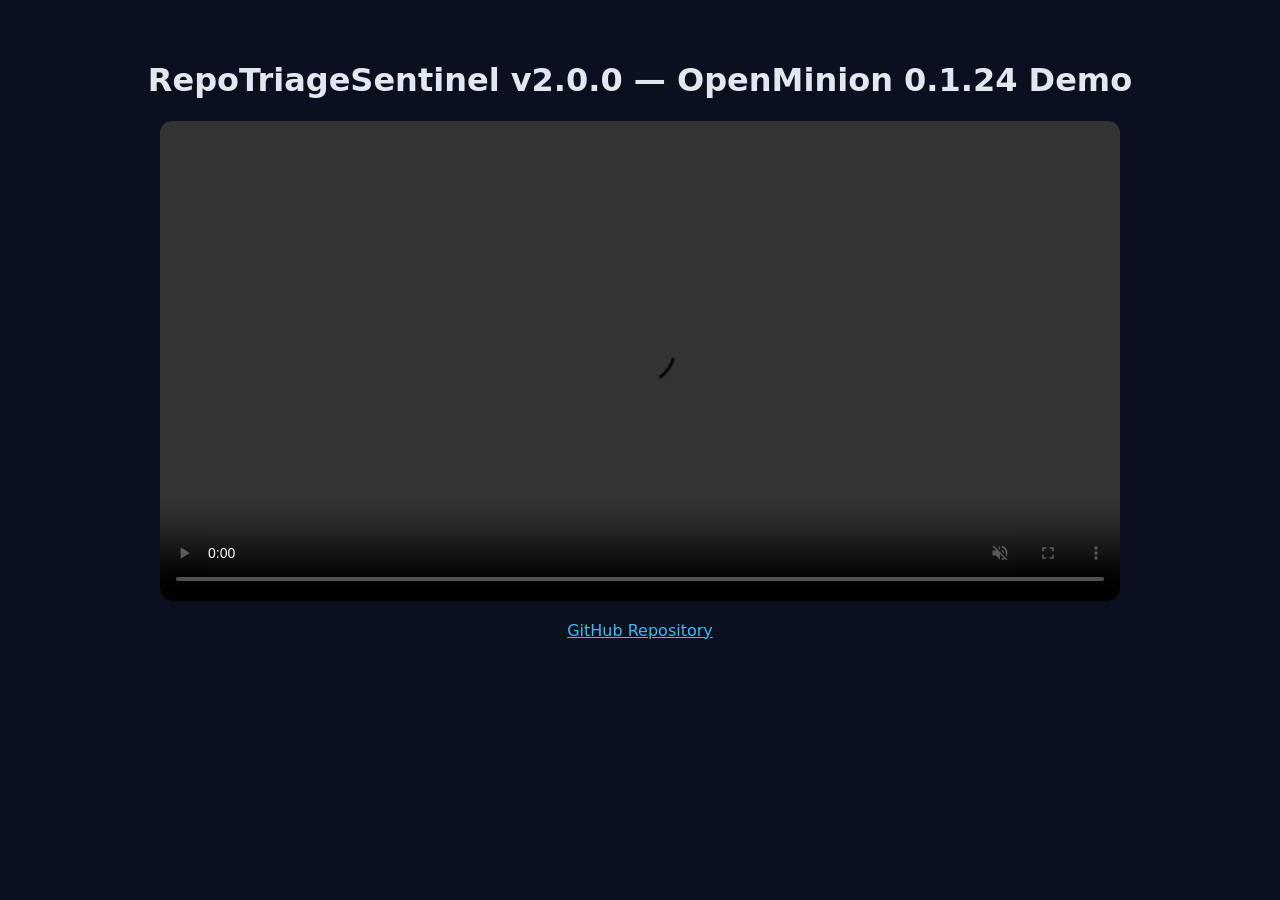
==== index.html @ 52d4b515 "deploy(gh-pages): host RepoTriageSentinel v2.0.0 HD demo MP4" ====
<!doctype html><meta charset=utf-8><title>RepoTriageSentinel v2.0.0 Demo</title><body style="background:#0b1020;color:#e2e8f0;font-family:system-ui;text-align:center;padding:32px"><h1>RepoTriageSentinel v2.0.0 — OpenMinion 0.1.24 Demo</h1><video src="./repotriagesentinel-v2-demo.mp4" controls autoplay muted playsinline style="max-width:960px;width:100%;border-radius:12px"></video><p><a style="color:#38bdf8" href="https://github.com/LHorTL/openminion-repo-sentinel">GitHub Repository</a></p></body>
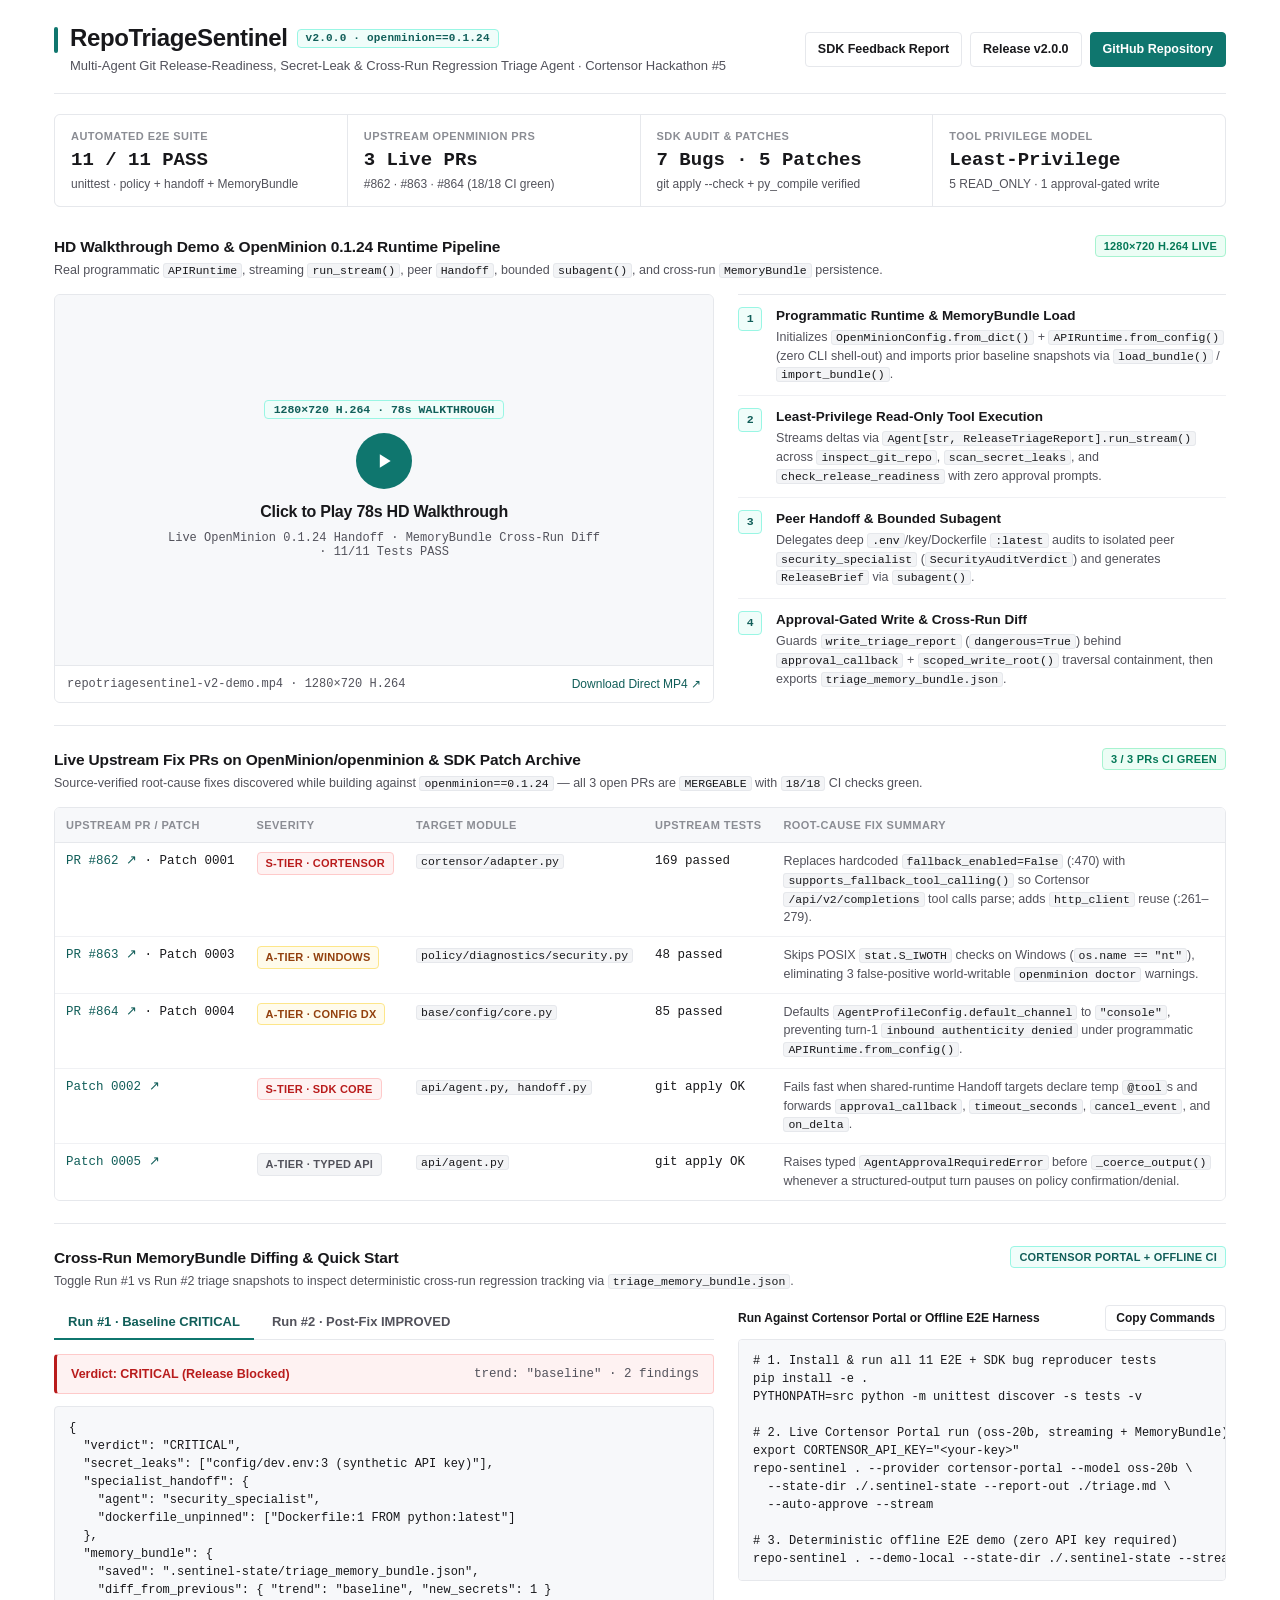
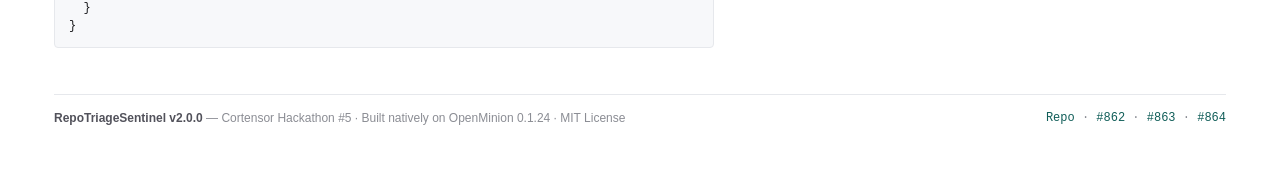
==== commit 6510c50e: "chore(pages): deploy minimal-white RepoTriageSentinel showcase (MP4 preserved)" ====
--- a/index.html
+++ b/index.html
@@ -1 +1,437 @@
-<!doctype html><meta charset=utf-8><title>RepoTriageSentinel v2.0.0 Demo</title><body style="background:#0b1020;color:#e2e8f0;font-family:system-ui;text-align:center;padding:32px"><h1>RepoTriageSentinel v2.0.0 — OpenMinion 0.1.24 Demo</h1><video src="./repotriagesentinel-v2-demo.mp4" controls autoplay muted playsinline style="max-width:960px;width:100%;border-radius:12px"></video><p><a style="color:#38bdf8" href="https://github.com/LHorTL/openminion-repo-sentinel">GitHub Repository</a></p></body>+<!doctype html>
+<html lang="en">
+  <head>
+    <meta charset="UTF-8" />
+    <meta name="viewport" content="width=device-width, initial-scale=1.0" />
+    <title>RepoTriageSentinel v2.0.0 — OpenMinion 0.1.24 Multi-Agent Release Triage | Cortensor #5</title>
+    <meta
+      name="description"
+      content="Multi-Agent Git Release-Readiness, Secret-Leak & Cross-Run Regression Triage Agent built on OpenMinion 0.1.24 for Cortensor Hackathon #5."
+    />
+    <link rel="stylesheet" href="./styles.css" />
+  </head>
+  <body>
+    <div class="app-shell">
+      <!-- Identity Header -->
+      <header class="topbar">
+        <div class="brand">
+          <div class="brand-accent-bar" aria-hidden="true"></div>
+          <div>
+            <h1 class="brand-title">
+              RepoTriageSentinel
+              <span class="badge badge-accent mono">v2.0.0 · openminion==0.1.24</span>
+            </h1>
+            <p class="brand-sub">
+              Multi-Agent Git Release-Readiness, Secret-Leak &amp; Cross-Run Regression Triage Agent · Cortensor Hackathon #5
+            </p>
+          </div>
+        </div>
+
+        <div class="topbar-links">
+          <a
+            class="btn"
+            href="https://github.com/LHorTL/openminion-repo-sentinel/blob/main/SDK_FEEDBACK_REPORT.md"
+            target="_blank"
+            rel="noopener noreferrer"
+          >
+            SDK Feedback Report
+          </a>
+          <a
+            class="btn"
+            href="https://github.com/LHorTL/openminion-repo-sentinel/releases/tag/v2.0.0"
+            target="_blank"
+            rel="noopener noreferrer"
+          >
+            Release v2.0.0
+          </a>
+          <a
+            class="btn btn-primary"
+            href="https://github.com/LHorTL/openminion-repo-sentinel"
+            target="_blank"
+            rel="noopener noreferrer"
+          >
+            GitHub Repository
+          </a>
+        </div>
+      </header>
+
+      <!-- Unified Hairline KPI Strip -->
+      <section class="kpi-grid" aria-label="Verification Metrics">
+        <div class="kpi-cell">
+          <div class="kpi-label">Automated E2E Suite</div>
+          <div class="kpi-value">11 / 11 PASS</div>
+          <div class="kpi-sub">unittest · policy + handoff + MemoryBundle</div>
+        </div>
+        <div class="kpi-cell">
+          <div class="kpi-label">Upstream OpenMinion PRs</div>
+          <div class="kpi-value">3 Live PRs</div>
+          <div class="kpi-sub">#862 · #863 · #864 (18/18 CI green)</div>
+        </div>
+        <div class="kpi-cell">
+          <div class="kpi-label">SDK Audit &amp; Patches</div>
+          <div class="kpi-value">7 Bugs · 5 Patches</div>
+          <div class="kpi-sub">git apply --check + py_compile verified</div>
+        </div>
+        <div class="kpi-cell">
+          <div class="kpi-label">Tool Privilege Model</div>
+          <div class="kpi-value">Least-Privilege</div>
+          <div class="kpi-sub">5 READ_ONLY · 1 approval-gated write</div>
+        </div>
+      </section>
+
+      <!-- HD Demo Walkthrough & Architecture -->
+      <section class="section-block">
+        <div class="section-header">
+          <div>
+            <h2 class="section-title">HD Walkthrough Demo &amp; OpenMinion 0.1.24 Runtime Pipeline</h2>
+            <p class="section-sub">
+              Real programmatic <code>APIRuntime</code>, streaming <code>run_stream()</code>, peer <code>Handoff</code>, bounded <code>subagent()</code>, and cross-run <code>MemoryBundle</code> persistence.
+            </p>
+          </div>
+          <span class="badge badge-ok">1280×720 H.264 LIVE</span>
+        </div>
+
+        <div class="grid-2">
+          <div class="video-frame">
+            <div id="videoStage" class="video-stage">
+              <button
+                type="button"
+                id="btnPlayDemo"
+                class="video-poster-btn"
+                aria-label="Play 78-second RepoTriageSentinel v2.0.0 HD walkthrough video"
+              >
+                <span class="poster-kicker mono">1280×720 H.264 · 78s WALKTHROUGH</span>
+                <span class="poster-play-circle" aria-hidden="true">
+                  <svg width="20" height="20" viewBox="0 0 24 24" fill="currentColor">
+                    <polygon points="7,4 20,12 7,20"></polygon>
+                  </svg>
+                </span>
+                <span class="poster-title">Click to Play 78s HD Walkthrough</span>
+                <span class="poster-sub mono">
+                  Live OpenMinion 0.1.24 Handoff · MemoryBundle Cross-Run Diff · 11/11 Tests PASS
+                </span>
+              </button>
+            </div>
+            <div class="video-caption">
+              <span class="mono">repotriagesentinel-v2-demo.mp4 · 1280×720 H.264</span>
+              <a
+                href="https://github.com/LHorTL/openminion-repo-sentinel/releases/download/v2.0.0/repotriagesentinel-v2-demo.mp4"
+                target="_blank"
+                rel="noopener noreferrer"
+              >
+                Download Direct MP4 ↗
+              </a>
+            </div>
+          </div>
+
+          <div class="pipeline-list" aria-label="Runtime Stages">
+            <div class="pipeline-step">
+              <span class="step-num">1</span>
+              <div>
+                <div class="step-title">Programmatic Runtime &amp; MemoryBundle Load</div>
+                <div class="step-desc">
+                  Initializes <code>OpenMinionConfig.from_dict()</code> + <code>APIRuntime.from_config()</code> (zero CLI shell-out) and imports prior baseline snapshots via <code>load_bundle()</code> / <code>import_bundle()</code>.
+                </div>
+              </div>
+            </div>
+            <div class="pipeline-step">
+              <span class="step-num">2</span>
+              <div>
+                <div class="step-title">Least-Privilege Read-Only Tool Execution</div>
+                <div class="step-desc">
+                  Streams deltas via <code>Agent[str, ReleaseTriageReport].run_stream()</code> across <code>inspect_git_repo</code>, <code>scan_secret_leaks</code>, and <code>check_release_readiness</code> with zero approval prompts.
+                </div>
+              </div>
+            </div>
+            <div class="pipeline-step">
+              <span class="step-num">3</span>
+              <div>
+                <div class="step-title">Peer Handoff &amp; Bounded Subagent</div>
+                <div class="step-desc">
+                  Delegates deep <code>.env</code>/key/Dockerfile <code>:latest</code> audits to isolated peer <code>security_specialist</code> (<code>SecurityAuditVerdict</code>) and generates <code>ReleaseBrief</code> via <code>subagent()</code>.
+                </div>
+              </div>
+            </div>
+            <div class="pipeline-step">
+              <span class="step-num">4</span>
+              <div>
+                <div class="step-title">Approval-Gated Write &amp; Cross-Run Diff</div>
+                <div class="step-desc">
+                  Guards <code>write_triage_report</code> (<code>dangerous=True</code>) behind <code>approval_callback</code> + <code>scoped_write_root()</code> traversal containment, then exports <code>triage_memory_bundle.json</code>.
+                </div>
+              </div>
+            </div>
+          </div>
+        </div>
+      </section>
+
+      <!-- Live Upstream Fix PRs & Verified SDK Patches -->
+      <section class="section-block">
+        <div class="section-header">
+          <div>
+            <h2 class="section-title">Live Upstream Fix PRs on OpenMinion/openminion &amp; SDK Patch Archive</h2>
+            <p class="section-sub">
+              Source-verified root-cause fixes discovered while building against <code>openminion==0.1.24</code> — all 3 open PRs are <code>MERGEABLE</code> with <code>18/18</code> CI checks green.
+            </p>
+          </div>
+          <span class="badge badge-ok">3 / 3 PRs CI GREEN</span>
+        </div>
+
+        <div class="table-wrap">
+          <table>
+            <thead>
+              <tr>
+                <th>Upstream PR / Patch</th>
+                <th>Severity</th>
+                <th>Target Module</th>
+                <th>Upstream Tests</th>
+                <th>Root-Cause Fix Summary</th>
+              </tr>
+            </thead>
+            <tbody>
+              <tr>
+                <td class="mono">
+                  <a href="https://github.com/openminion/openminion/pull/862" target="_blank" rel="noopener noreferrer">
+                    PR #862 ↗
+                  </a>
+                  · Patch 0001
+                </td>
+                <td><span class="badge badge-err">S-TIER · CORTENSOR</span></td>
+                <td><code>cortensor/adapter.py</code></td>
+                <td class="mono">169 passed</td>
+                <td class="wrap-cell">
+                  Replaces hardcoded <code>fallback_enabled=False</code> (:470) with <code>supports_fallback_tool_calling()</code> so Cortensor <code>/api/v2/completions</code> tool calls parse; adds <code>http_client</code> reuse (:261–279).
+                </td>
+              </tr>
+              <tr>
+                <td class="mono">
+                  <a href="https://github.com/openminion/openminion/pull/863" target="_blank" rel="noopener noreferrer">
+                    PR #863 ↗
+                  </a>
+                  · Patch 0003
+                </td>
+                <td><span class="badge badge-warn">A-TIER · WINDOWS</span></td>
+                <td><code>policy/diagnostics/security.py</code></td>
+                <td class="mono">48 passed</td>
+                <td class="wrap-cell">
+                  Skips POSIX <code>stat.S_IWOTH</code> checks on Windows (<code>os.name == "nt"</code>), eliminating 3 false-positive world-writable <code>openminion doctor</code> warnings.
+                </td>
+              </tr>
+              <tr>
+                <td class="mono">
+                  <a href="https://github.com/openminion/openminion/pull/864" target="_blank" rel="noopener noreferrer">
+                    PR #864 ↗
+                  </a>
+                  · Patch 0004
+                </td>
+                <td><span class="badge badge-warn">A-TIER · CONFIG DX</span></td>
+                <td><code>base/config/core.py</code></td>
+                <td class="mono">85 passed</td>
+                <td class="wrap-cell">
+                  Defaults <code>AgentProfileConfig.default_channel</code> to <code>"console"</code>, preventing turn-1 <code>inbound authenticity denied</code> under programmatic <code>APIRuntime.from_config()</code>.
+                </td>
+              </tr>
+              <tr>
+                <td class="mono">
+                  <a href="https://github.com/LHorTL/openminion-repo-sentinel/tree/main/patches" target="_blank" rel="noopener noreferrer">
+                    Patch 0002 ↗
+                  </a>
+                </td>
+                <td><span class="badge badge-err">S-TIER · SDK CORE</span></td>
+                <td><code>api/agent.py, handoff.py</code></td>
+                <td class="mono">git apply OK</td>
+                <td class="wrap-cell">
+                  Fails fast when shared-runtime Handoff targets declare temp <code>@tool</code>s and forwards <code>approval_callback</code>, <code>timeout_seconds</code>, <code>cancel_event</code>, and <code>on_delta</code>.
+                </td>
+              </tr>
+              <tr>
+                <td class="mono">
+                  <a href="https://github.com/LHorTL/openminion-repo-sentinel/tree/main/patches" target="_blank" rel="noopener noreferrer">
+                    Patch 0005 ↗
+                  </a>
+                </td>
+                <td><span class="badge badge-neutral">A-TIER · TYPED API</span></td>
+                <td><code>api/agent.py</code></td>
+                <td class="mono">git apply OK</td>
+                <td class="wrap-cell">
+                  Raises typed <code>AgentApprovalRequiredError</code> before <code>_coerce_output()</code> whenever a structured-output turn pauses on policy confirmation/denial.
+                </td>
+              </tr>
+            </tbody>
+          </table>
+        </div>
+      </section>
+
+      <!-- Interactive Cross-Run Regression & Quick-Start Explorer -->
+      <section class="section-block">
+        <div class="section-header">
+          <div>
+            <h2 class="section-title">Cross-Run MemoryBundle Diffing &amp; Quick Start</h2>
+            <p class="section-sub">
+              Toggle Run #1 vs Run #2 triage snapshots to inspect deterministic cross-run regression tracking via <code>triage_memory_bundle.json</code>.
+            </p>
+          </div>
+          <span class="badge badge-accent">CORTENSOR PORTAL + OFFLINE CI</span>
+        </div>
+
+        <div class="grid-2">
+          <div>
+            <div class="tab-bar" role="tablist" aria-label="Sample Triage Runs">
+              <button
+                type="button"
+                class="tab-btn active"
+                role="tab"
+                aria-selected="true"
+                data-triage-tab="run1"
+              >
+                Run #1 · Baseline CRITICAL
+              </button>
+              <button
+                type="button"
+                class="tab-btn"
+                role="tab"
+                aria-selected="false"
+                data-triage-tab="run2"
+              >
+                Run #2 · Post-Fix IMPROVED
+              </button>
+            </div>
+
+            <div id="panel-run1" class="triage-panel active" role="tabpanel">
+              <div class="verdict-strip is-err">
+                <strong>Verdict: CRITICAL (Release Blocked)</strong>
+                <span class="mono">trend: "baseline" · 2 findings</span>
+              </div>
+              <pre class="code-box">{
+  "verdict": "CRITICAL",
+  "secret_leaks": ["config/dev.env:3 (synthetic API key)"],
+  "specialist_handoff": {
+    "agent": "security_specialist",
+    "dockerfile_unpinned": ["Dockerfile:1 FROM python:latest"]
+  },
+  "memory_bundle": {
+    "saved": ".sentinel-state/triage_memory_bundle.json",
+    "diff_from_previous": { "trend": "baseline", "new_secrets": 1 }
+  }
+}</pre>
+            </div>
+
+            <div id="panel-run2" class="triage-panel" role="tabpanel">
+              <div class="verdict-strip is-ok">
+                <strong>Verdict: PASS (Release Ready)</strong>
+                <span class="mono">trend: "improved" · 0 leaks</span>
+              </div>
+              <pre class="code-box">{
+  "verdict": "PASS",
+  "secret_leaks": [],
+  "approval_gated_report": {
+    "tool": "write_triage_report",
+    "path_containment": "VERIFIED (scoped_write_root)",
+    "output": "./triage-report.md"
+  },
+  "memory_bundle": {
+    "diff_from_previous": {
+      "trend": "improved",
+      "resolved_secrets": ["config/dev.env:3"],
+      "resolved_gaps": ["Dockerfile:1 unpinned :latest"]
+    }
+  }
+}</pre>
+            </div>
+          </div>
+
+          <div>
+            <div class="cli-header">
+              <span class="cli-label">Run Against Cortensor Portal or Offline E2E Harness</span>
+              <button type="button" class="btn btn-sm" id="btnCopyCli">Copy Commands</button>
+            </div>
+            <pre id="cliSnippet" class="code-box"># 1. Install &amp; run all 11 E2E + SDK bug reproducer tests
+pip install -e .
+PYTHONPATH=src python -m unittest discover -s tests -v
+
+# 2. Live Cortensor Portal run (oss-20b, streaming + MemoryBundle)
+export CORTENSOR_API_KEY="&lt;your-key&gt;"
+repo-sentinel . --provider cortensor-portal --model oss-20b \
+  --state-dir ./.sentinel-state --report-out ./triage.md \
+  --auto-approve --stream
+
+# 3. Deterministic offline E2E demo (zero API key required)
+repo-sentinel . --demo-local --state-dir ./.sentinel-state --stream</pre>
+          </div>
+        </div>
+      </section>
+
+      <footer class="footer">
+        <div>
+          <strong>RepoTriageSentinel v2.0.0</strong> — Cortensor Hackathon #5 · Built natively on OpenMinion 0.1.24 · MIT License
+        </div>
+        <div class="mono">
+          <a href="https://github.com/LHorTL/openminion-repo-sentinel" target="_blank" rel="noopener noreferrer">Repo</a> ·
+          <a href="https://github.com/openminion/openminion/pull/862" target="_blank" rel="noopener noreferrer">#862</a> ·
+          <a href="https://github.com/openminion/openminion/pull/863" target="_blank" rel="noopener noreferrer">#863</a> ·
+          <a href="https://github.com/openminion/openminion/pull/864" target="_blank" rel="noopener noreferrer">#864</a>
+        </div>
+      </footer>
+    </div>
+
+    <script>
+      (function () {
+        const tabs = document.querySelectorAll("[data-triage-tab]");
+        tabs.forEach((btn) => {
+          btn.addEventListener("click", () => {
+            const target = btn.dataset.triageTab;
+            tabs.forEach((b) => {
+              const active = b.dataset.triageTab === target;
+              b.classList.toggle("active", active);
+              b.setAttribute("aria-selected", String(active));
+            });
+            document.querySelectorAll(".triage-panel").forEach((p) => {
+              p.classList.toggle("active", p.id === `panel-${target}`);
+            });
+          });
+        });
+
+        const playBtn = document.getElementById("btnPlayDemo");
+        const videoStage = document.getElementById("videoStage");
+        if (playBtn && videoStage) {
+          playBtn.addEventListener("click", () => {
+            const video = document.createElement("video");
+            video.id = "demoVideo";
+            video.controls = true;
+            video.autoplay = true;
+            video.playsInline = true;
+
+            const localSrc = document.createElement("source");
+            localSrc.src = "./repotriagesentinel-v2-demo.mp4";
+            localSrc.type = "video/mp4";
+
+            const releaseSrc = document.createElement("source");
+            releaseSrc.src =
+              "https://github.com/LHorTL/openminion-repo-sentinel/releases/download/v2.0.0/repotriagesentinel-v2-demo.mp4";
+            releaseSrc.type = "video/mp4";
+
+            video.appendChild(localSrc);
+            video.appendChild(releaseSrc);
+            videoStage.replaceChildren(video);
+          });
+        }
+
+        const copyBtn = document.getElementById("btnCopyCli");
+        const cliBox = document.getElementById("cliSnippet");
+        if (copyBtn && cliBox) {
+          copyBtn.addEventListener("click", async () => {
+            try {
+              await navigator.clipboard.writeText(cliBox.textContent || "");
+              copyBtn.textContent = "Copied";
+              setTimeout(() => {
+                copyBtn.textContent = "Copy Commands";
+              }, 2000);
+            } catch {
+              copyBtn.textContent = "Select & Copy";
+            }
+          });
+        }
+      })();
+    </script>
+  </body>
+</html>
--- a/styles.css
+++ b/styles.css
@@ -0,0 +1,663 @@
+:root {
+  /* Minimal-White Anti-AI-Slop Design Tokens */
+  --bg-canvas: #ffffff;
+  --surface-subtle: #f7f8fa;
+  --tag-bg: #f3f4f6;
+  --ink: #18181b;
+  --ink-secondary: #52525b;
+  --ink-muted: #8b8d94;
+
+  /* 1px Hairline Dividers */
+  --line: #e6e8ec;
+  --line-soft: #f0f1f4;
+
+  /* Semantic Status Tokens (Shallow Fog + 1px Border + High-Contrast Ink) */
+  --ok-ink: #047857;
+  --ok-bg: #ecfdf5;
+  --ok-border: #a7f3d0;
+  --err-ink: #b91c1c;
+  --err-bg: #fef2f2;
+  --err-border: #fecaca;
+  --warn-ink: #92400e;
+  --warn-bg: #fffbeb;
+  --warn-border: #fde68a;
+
+  /* Single Domain Accent — Deep Slate Teal */
+  --accent: #0f766e;
+  --accent-deep: #115e59;
+  --accent-soft: #f0fdfa;
+  --accent-border: #99f6e4;
+
+  --radius: 6px;
+  --radius-sm: 4px;
+  --mono: ui-monospace, SFMono-Regular, Menlo, Consolas, monospace;
+  --sans: "PingFang SC", "Hiragino Sans GB", "Microsoft YaHei", -apple-system, BlinkMacSystemFont, "Inter", sans-serif;
+}
+
+*,
+*::before,
+*::after {
+  box-sizing: border-box;
+}
+
+html,
+body {
+  margin: 0;
+  padding: 0;
+  min-height: 100vh;
+  background: var(--bg-canvas);
+  color: var(--ink);
+  font-family: var(--sans);
+  line-height: 1.5;
+  -webkit-font-smoothing: antialiased;
+}
+
+a {
+  color: var(--accent-deep);
+  text-decoration: none;
+}
+
+a:hover {
+  text-decoration: underline;
+}
+
+.mono {
+  font-family: var(--mono);
+  font-variant-numeric: tabular-nums;
+}
+
+.app-shell {
+  max-width: 1220px;
+  margin: 0 auto;
+  padding: 20px 24px 56px;
+  background: var(--bg-canvas);
+}
+
+/* Identity Header */
+.topbar {
+  display: flex;
+  flex-wrap: wrap;
+  align-items: center;
+  justify-content: space-between;
+  gap: 14px;
+  padding: 4px 0 18px;
+  border-bottom: 1px solid var(--line);
+  margin-bottom: 20px;
+}
+
+.brand {
+  display: flex;
+  align-items: flex-start;
+  gap: 12px;
+  flex: 1 1 340px;
+  min-width: 0;
+  max-width: 100%;
+}
+
+.brand-accent-bar {
+  width: 4px;
+  height: 26px;
+  border-radius: 2px;
+  background: var(--accent);
+  margin-top: 3px;
+  flex-shrink: 0;
+}
+
+.brand-title {
+  margin: 0;
+  font-size: 24px;
+  font-weight: 800;
+  letter-spacing: -0.015em;
+  line-height: 1.2;
+  color: var(--ink);
+  display: flex;
+  flex-wrap: wrap;
+  align-items: center;
+  gap: 9px;
+}
+
+.brand-sub {
+  margin: 3px 0 0;
+  font-size: 13px;
+  color: var(--ink-secondary);
+}
+
+.topbar-links {
+  display: flex;
+  flex-wrap: wrap;
+  align-items: center;
+  gap: 8px;
+  flex: 0 1 auto;
+  max-width: 100%;
+}
+
+/* Flat Crisp Buttons */
+.btn {
+  display: inline-flex;
+  align-items: center;
+  justify-content: center;
+  gap: 6px;
+  border: 1px solid var(--line);
+  border-radius: var(--radius-sm);
+  padding: 7px 12px;
+  font-size: 12.5px;
+  font-weight: 600;
+  cursor: pointer;
+  text-decoration: none;
+  font-family: var(--sans);
+  background: var(--bg-canvas);
+  color: var(--ink);
+  transition: background-color 0.12s ease, border-color 0.12s ease;
+}
+
+.btn:hover {
+  background: var(--surface-subtle);
+  border-color: #cbd5e1;
+  text-decoration: none;
+}
+
+.btn-primary {
+  background: var(--accent);
+  border-color: var(--accent);
+  color: #ffffff;
+}
+
+.btn-primary:hover {
+  background: var(--accent-deep);
+  border-color: var(--accent-deep);
+  color: #ffffff;
+}
+
+.btn-sm {
+  padding: 5px 10px;
+  font-size: 12px;
+}
+
+/* Compact 1px-Bordered Tinted Badges */
+.badge {
+  display: inline-flex;
+  align-items: center;
+  padding: 2px 8px;
+  border-radius: var(--radius-sm);
+  font-size: 11px;
+  font-weight: 700;
+  letter-spacing: 0.02em;
+  border: 1px solid transparent;
+  white-space: nowrap;
+}
+
+.badge-accent {
+  background: var(--accent-soft);
+  color: var(--accent-deep);
+  border-color: var(--accent-border);
+}
+
+.badge-ok {
+  background: var(--ok-bg);
+  color: var(--ok-ink);
+  border-color: var(--ok-border);
+}
+
+.badge-warn {
+  background: var(--warn-bg);
+  color: var(--warn-ink);
+  border-color: var(--warn-border);
+}
+
+.badge-err {
+  background: var(--err-bg);
+  color: var(--err-ink);
+  border-color: var(--err-border);
+}
+
+.badge-neutral {
+  background: var(--tag-bg);
+  color: var(--ink-secondary);
+  border-color: var(--line);
+}
+
+/* Unified Hairline KPI Strip */
+.kpi-grid {
+  display: grid;
+  grid-template-columns: repeat(4, minmax(0, 1fr));
+  border: 1px solid var(--line);
+  border-radius: var(--radius);
+  overflow: hidden;
+  background: var(--line);
+  gap: 1px;
+  margin-bottom: 6px;
+}
+
+.kpi-cell {
+  background: var(--bg-canvas);
+  padding: 13px 16px;
+  min-width: 0;
+}
+
+.kpi-label {
+  font-size: 11px;
+  font-weight: 600;
+  text-transform: uppercase;
+  letter-spacing: 0.04em;
+  color: var(--ink-muted);
+}
+
+.kpi-value {
+  font-size: 19px;
+  font-weight: 700;
+  font-family: var(--mono);
+  font-variant-numeric: tabular-nums;
+  color: var(--ink);
+  margin: 4px 0 2px;
+  line-height: 1.25;
+}
+
+.kpi-sub {
+  font-size: 12px;
+  color: var(--ink-secondary);
+  font-variant-numeric: tabular-nums;
+}
+
+/* Sections Separated by 1px Hairlines */
+.section-block {
+  padding: 22px 0;
+  border-bottom: 1px solid var(--line);
+  min-width: 0;
+  max-width: 100%;
+}
+
+.section-block:last-of-type {
+  border-bottom: none;
+}
+
+.section-header {
+  display: flex;
+  flex-wrap: nowrap;
+  justify-content: space-between;
+  align-items: flex-start;
+  gap: 12px;
+  margin-bottom: 14px;
+}
+
+.section-header > div:first-child {
+  flex: 1 1 auto;
+  min-width: 0;
+}
+
+.section-header > :not(:first-child) {
+  flex-shrink: 0;
+}
+
+.section-title {
+  margin: 0;
+  font-size: 15.5px;
+  font-weight: 700;
+  letter-spacing: -0.01em;
+  color: var(--ink);
+}
+
+.section-sub {
+  margin: 3px 0 0;
+  font-size: 12.5px;
+  color: var(--ink-secondary);
+}
+
+/* Two-Column Showcase Split */
+.grid-2 {
+  display: grid;
+  grid-template-columns: minmax(0, 1.15fr) minmax(0, 0.85fr);
+  gap: 24px;
+  align-items: start;
+}
+
+.grid-2 > * {
+  min-width: 0;
+}
+
+/* Video Frame & Minimal-White Click-to-Play Poster Card */
+.video-frame {
+  border: 1px solid var(--line);
+  border-radius: var(--radius);
+  background: var(--surface-subtle);
+  overflow: hidden;
+}
+
+.video-stage {
+  width: 100%;
+  aspect-ratio: 16 / 9;
+  background: var(--surface-subtle);
+  display: flex;
+}
+
+.video-stage video {
+  display: block;
+  width: 100%;
+  height: 100%;
+  background: #18181b;
+}
+
+.video-poster-btn {
+  width: 100%;
+  height: 100%;
+  padding: 24px 20px;
+  border: none;
+  background: var(--surface-subtle);
+  color: var(--ink);
+  font-family: var(--sans);
+  cursor: pointer;
+  display: flex;
+  flex-direction: column;
+  align-items: center;
+  justify-content: center;
+  text-align: center;
+  gap: 10px;
+  transition: background-color 0.12s ease;
+}
+
+.video-poster-btn:hover {
+  background: var(--bg-canvas);
+}
+
+.video-poster-btn:hover .poster-play-circle {
+  background: var(--accent-deep);
+}
+
+.poster-kicker {
+  display: inline-flex;
+  align-items: center;
+  gap: 8px;
+  font-size: 11.5px;
+  font-weight: 700;
+  color: var(--accent-deep);
+  background: var(--accent-soft);
+  border: 1px solid var(--accent-border);
+  border-radius: var(--radius-sm);
+  padding: 2px 9px;
+}
+
+.poster-play-circle {
+  width: 56px;
+  height: 56px;
+  border-radius: 50%;
+  background: var(--accent);
+  color: #ffffff;
+  display: inline-grid;
+  place-items: center;
+  margin: 4px 0;
+  transition: background-color 0.12s ease;
+}
+
+.poster-title {
+  font-size: 16px;
+  font-weight: 800;
+  letter-spacing: -0.015em;
+  color: var(--ink);
+}
+
+.poster-sub {
+  font-size: 12px;
+  color: var(--ink-secondary);
+  max-width: 440px;
+}
+
+.video-caption {
+  display: flex;
+  flex-wrap: wrap;
+  justify-content: space-between;
+  align-items: center;
+  gap: 8px;
+  padding: 9px 12px;
+  border-top: 1px solid var(--line);
+  background: var(--bg-canvas);
+  font-size: 12px;
+  color: var(--ink-secondary);
+}
+
+/* Architecture Pipeline List (Flat Hairline Rows, Zero Nested Cards) */
+.pipeline-list {
+  border-top: 1px solid var(--line);
+}
+
+.pipeline-step {
+  display: grid;
+  grid-template-columns: 28px minmax(0, 1fr);
+  gap: 10px;
+  padding: 11px 0;
+  border-bottom: 1px solid var(--line-soft);
+  align-items: start;
+}
+
+.pipeline-step:last-child {
+  border-bottom: none;
+}
+
+.step-num {
+  display: inline-grid;
+  place-items: center;
+  width: 24px;
+  height: 24px;
+  border-radius: var(--radius-sm);
+  background: var(--accent-soft);
+  border: 1px solid var(--accent-border);
+  color: var(--accent-deep);
+  font-family: var(--mono);
+  font-variant-numeric: tabular-nums;
+  font-size: 11.5px;
+  font-weight: 700;
+  margin-top: 1px;
+}
+
+.step-title {
+  font-size: 13.5px;
+  font-weight: 700;
+  color: var(--ink);
+  margin-bottom: 2px;
+}
+
+.step-desc {
+  font-size: 12.5px;
+  color: var(--ink-secondary);
+}
+
+.step-desc code,
+.section-sub code,
+td code {
+  font-family: var(--mono);
+  font-size: 11.5px;
+  background: var(--tag-bg);
+  border: 1px solid var(--line);
+  border-radius: 3px;
+  padding: 0 4px;
+  color: var(--ink);
+}
+
+/* Interactive Triage Tabs */
+.tab-bar {
+  display: flex;
+  flex-wrap: wrap;
+  gap: 4px;
+  border-bottom: 1px solid var(--line);
+  margin-bottom: 14px;
+}
+
+.tab-btn {
+  border: none;
+  border-bottom: 2px solid transparent;
+  margin-bottom: -1px;
+  padding: 9px 14px;
+  background: transparent;
+  color: var(--ink-secondary);
+  font-family: var(--sans);
+  font-size: 13px;
+  font-weight: 600;
+  cursor: pointer;
+}
+
+.tab-btn:hover {
+  color: var(--ink);
+}
+
+.tab-btn.active {
+  color: var(--accent-deep);
+  border-bottom-color: var(--accent);
+}
+
+.triage-panel {
+  display: none;
+}
+
+.triage-panel.active {
+  display: block;
+}
+
+.verdict-strip {
+  display: flex;
+  flex-wrap: wrap;
+  align-items: center;
+  justify-content: space-between;
+  gap: 10px;
+  padding: 10px 14px;
+  border-radius: var(--radius-sm);
+  border: 1px solid var(--line);
+  border-left: 3px solid var(--line);
+  margin-bottom: 12px;
+  font-size: 12.5px;
+}
+
+.verdict-strip.is-err {
+  background: var(--err-bg);
+  border-color: var(--err-border);
+  border-left-color: var(--err-ink);
+  color: var(--err-ink);
+}
+
+.verdict-strip.is-ok {
+  background: var(--ok-bg);
+  border-color: var(--ok-border);
+  border-left-color: var(--ok-ink);
+  color: var(--ok-ink);
+}
+
+.verdict-strip span:last-child {
+  color: var(--ink-secondary);
+}
+
+.code-box {
+  background: var(--surface-subtle);
+  border: 1px solid var(--line);
+  border-radius: var(--radius-sm);
+  padding: 12px 14px;
+  font-family: var(--mono);
+  font-variant-numeric: tabular-nums;
+  font-size: 12px;
+  color: var(--ink);
+  overflow-x: auto;
+  white-space: pre;
+  margin: 0;
+}
+
+.cli-header {
+  display: flex;
+  justify-content: space-between;
+  align-items: center;
+  gap: 8px;
+  margin-bottom: 8px;
+}
+
+.cli-label {
+  font-size: 12px;
+  font-weight: 700;
+  color: var(--ink);
+}
+
+/* Full-Bleed Crisp Tables */
+.table-wrap {
+  width: 100%;
+  max-width: 100%;
+  overflow-x: auto;
+  border: 1px solid var(--line);
+  border-radius: var(--radius);
+}
+
+table {
+  width: 100%;
+  border-collapse: collapse;
+  font-size: 12.5px;
+  background: var(--bg-canvas);
+}
+
+th,
+td {
+  text-align: left;
+  padding: 9px 11px;
+  border-bottom: 1px solid var(--line-soft);
+  color: var(--ink);
+  vertical-align: top;
+  white-space: nowrap;
+  font-variant-numeric: tabular-nums;
+}
+
+thead th {
+  background: var(--surface-subtle);
+  color: var(--ink-muted);
+  font-size: 11px;
+  font-weight: 700;
+  text-transform: uppercase;
+  letter-spacing: 0.04em;
+  border-bottom: 1px solid var(--line);
+}
+
+tbody tr:last-child td {
+  border-bottom: none;
+}
+
+tbody tr:hover td {
+  background: var(--surface-subtle);
+}
+
+td.wrap-cell {
+  white-space: normal;
+  min-width: 240px;
+  color: var(--ink-secondary);
+}
+
+/* Footer */
+.footer {
+  margin-top: 24px;
+  padding-top: 14px;
+  border-top: 1px solid var(--line);
+  display: flex;
+  flex-wrap: wrap;
+  justify-content: space-between;
+  gap: 10px;
+  font-size: 12px;
+  color: var(--ink-muted);
+}
+
+.footer strong {
+  color: var(--ink-secondary);
+}
+
+@media (max-width: 960px) {
+  .kpi-grid {
+    grid-template-columns: repeat(2, minmax(0, 1fr));
+  }
+  .grid-2 {
+    grid-template-columns: 1fr;
+  }
+}
+
+@media (max-width: 600px) {
+  .app-shell {
+    padding: 14px 14px 40px;
+  }
+  .brand-title {
+    font-size: 21px;
+  }
+  .kpi-grid {
+    grid-template-columns: 1fr;
+  }
+  .section-header {
+    flex-wrap: wrap;
+  }
+}
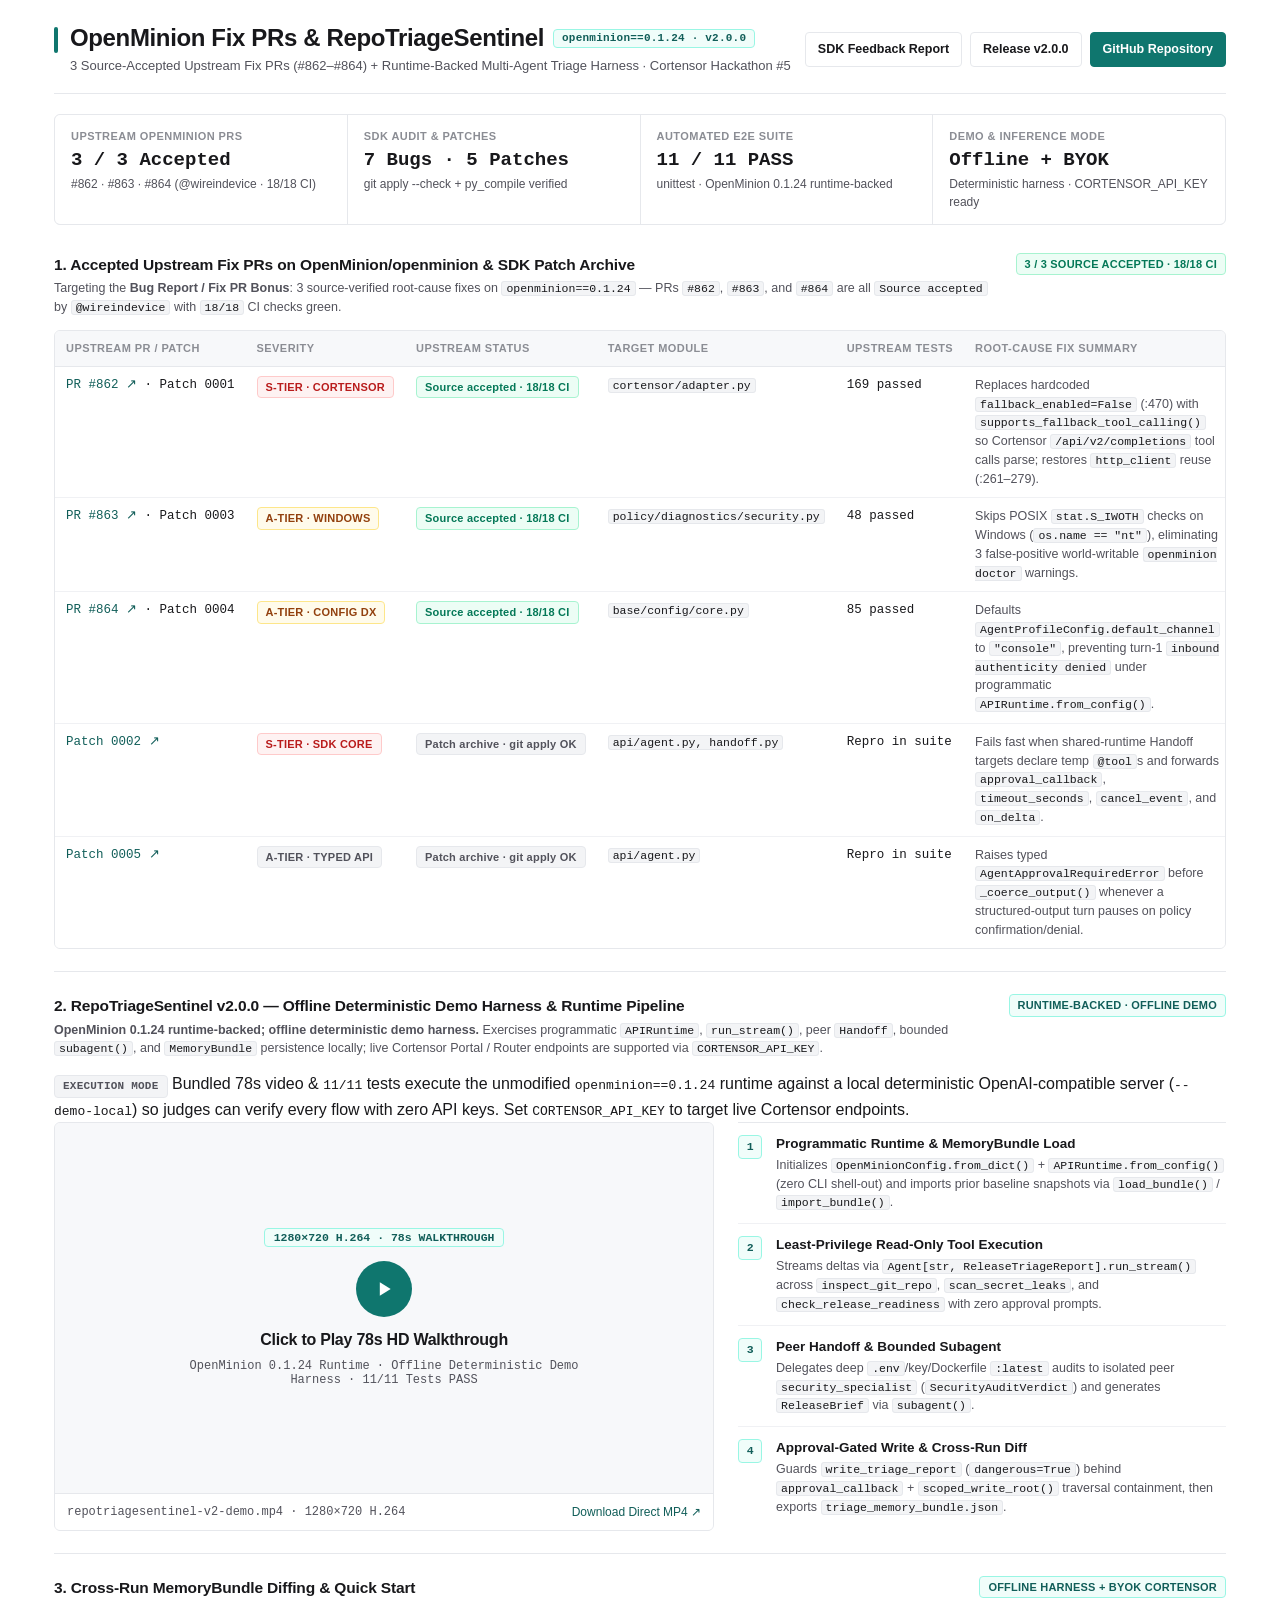
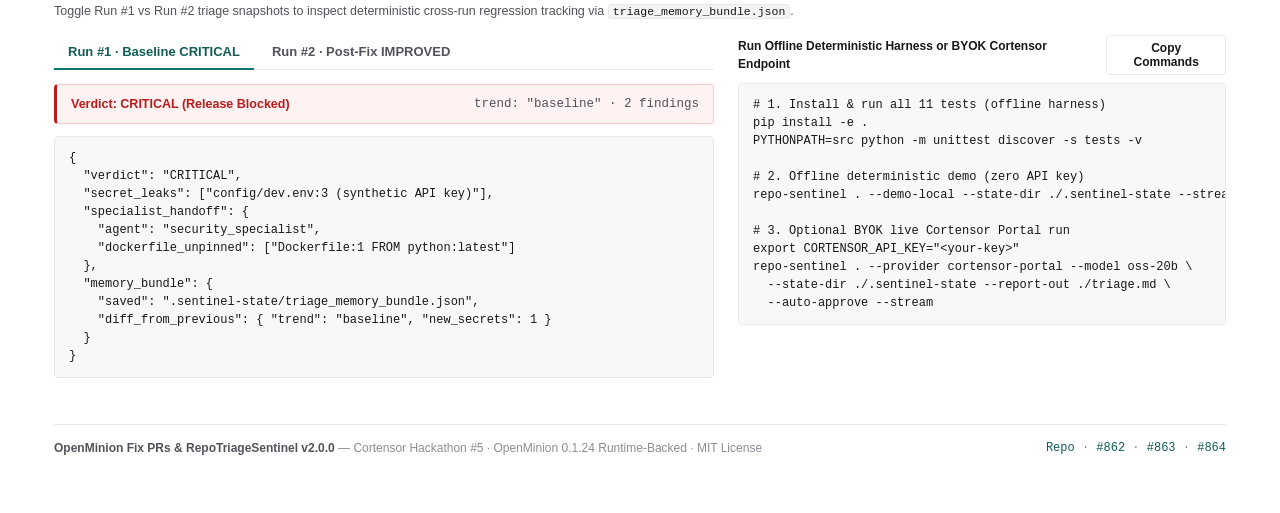
==== commit b83586a2: "chore(pages): lead first fold with accepted upstream PRs #862-#864 and honest offline harness framin" ====
--- a/index.html
+++ b/index.html
@@ -3,10 +3,10 @@
   <head>
     <meta charset="UTF-8" />
     <meta name="viewport" content="width=device-width, initial-scale=1.0" />
-    <title>RepoTriageSentinel v2.0.0 — OpenMinion 0.1.24 Multi-Agent Release Triage | Cortensor #5</title>
+    <title>OpenMinion 0.1.24 Fix PRs (#862–#864) &amp; RepoTriageSentinel v2.0.0 | Cortensor #5</title>
     <meta
       name="description"
-      content="Multi-Agent Git Release-Readiness, Secret-Leak & Cross-Run Regression Triage Agent built on OpenMinion 0.1.24 for Cortensor Hackathon #5."
+      content="3 source-accepted upstream Fix PRs on OpenMinion/openminion (#862, #863, #864) plus RepoTriageSentinel v2.0.0: OpenMinion 0.1.24 runtime-backed offline deterministic triage harness for Cortensor Hackathon #5."
     />
     <link rel="stylesheet" href="./styles.css" />
   </head>
@@ -18,11 +18,11 @@
           <div class="brand-accent-bar" aria-hidden="true"></div>
           <div>
             <h1 class="brand-title">
-              RepoTriageSentinel
-              <span class="badge badge-accent mono">v2.0.0 · openminion==0.1.24</span>
+              OpenMinion Fix PRs &amp; RepoTriageSentinel
+              <span class="badge badge-accent mono">openminion==0.1.24 · v2.0.0</span>
             </h1>
             <p class="brand-sub">
-              Multi-Agent Git Release-Readiness, Secret-Leak &amp; Cross-Run Regression Triage Agent · Cortensor Hackathon #5
+              3 Source-Accepted Upstream Fix PRs (#862–#864) + Runtime-Backed Multi-Agent Triage Harness · Cortensor Hackathon #5
             </p>
           </div>
         </div>
@@ -55,17 +55,12 @@
         </div>
       </header>
 
-      <!-- Unified Hairline KPI Strip -->
+      <!-- Unified Hairline KPI Strip (Upstream Fix PRs First) -->
       <section class="kpi-grid" aria-label="Verification Metrics">
         <div class="kpi-cell">
-          <div class="kpi-label">Automated E2E Suite</div>
-          <div class="kpi-value">11 / 11 PASS</div>
-          <div class="kpi-sub">unittest · policy + handoff + MemoryBundle</div>
-        </div>
-        <div class="kpi-cell">
           <div class="kpi-label">Upstream OpenMinion PRs</div>
-          <div class="kpi-value">3 Live PRs</div>
-          <div class="kpi-sub">#862 · #863 · #864 (18/18 CI green)</div>
+          <div class="kpi-value">3 / 3 Accepted</div>
+          <div class="kpi-sub">#862 · #863 · #864 (@wireindevice · 18/18 CI)</div>
         </div>
         <div class="kpi-cell">
           <div class="kpi-label">SDK Audit &amp; Patches</div>
@@ -73,22 +68,141 @@
           <div class="kpi-sub">git apply --check + py_compile verified</div>
         </div>
         <div class="kpi-cell">
-          <div class="kpi-label">Tool Privilege Model</div>
-          <div class="kpi-value">Least-Privilege</div>
-          <div class="kpi-sub">5 READ_ONLY · 1 approval-gated write</div>
+          <div class="kpi-label">Automated E2E Suite</div>
+          <div class="kpi-value">11 / 11 PASS</div>
+          <div class="kpi-sub">unittest · OpenMinion 0.1.24 runtime-backed</div>
+        </div>
+        <div class="kpi-cell">
+          <div class="kpi-label">Demo &amp; Inference Mode</div>
+          <div class="kpi-value">Offline + BYOK</div>
+          <div class="kpi-sub">Deterministic harness · CORTENSOR_API_KEY ready</div>
         </div>
       </section>
 
-      <!-- HD Demo Walkthrough & Architecture -->
-      <section class="section-block">
+      <!-- SECTION 1 (FIRST FOLD): 3 Accepted Upstream Fix PRs & Verified SDK Patch Archive -->
+      <section class="section-block" aria-labelledby="sec-upstream-prs">
         <div class="section-header">
           <div>
-            <h2 class="section-title">HD Walkthrough Demo &amp; OpenMinion 0.1.24 Runtime Pipeline</h2>
+            <h2 id="sec-upstream-prs" class="section-title">
+              1. Accepted Upstream Fix PRs on OpenMinion/openminion &amp; SDK Patch Archive
+            </h2>
             <p class="section-sub">
-              Real programmatic <code>APIRuntime</code>, streaming <code>run_stream()</code>, peer <code>Handoff</code>, bounded <code>subagent()</code>, and cross-run <code>MemoryBundle</code> persistence.
+              Targeting the <strong>Bug Report / Fix PR Bonus</strong>: 3 source-verified root-cause fixes on <code>openminion==0.1.24</code> — PRs <code>#862</code>, <code>#863</code>, and <code>#864</code> are all <code>Source accepted</code> by <code>@wireindevice</code> with <code>18/18</code> CI checks green.
             </p>
           </div>
-          <span class="badge badge-ok">1280×720 H.264 LIVE</span>
+          <span class="badge badge-ok">3 / 3 SOURCE ACCEPTED · 18/18 CI</span>
+        </div>
+
+        <div class="table-wrap">
+          <table>
+            <thead>
+              <tr>
+                <th>Upstream PR / Patch</th>
+                <th>Severity</th>
+                <th>Upstream Status</th>
+                <th>Target Module</th>
+                <th>Upstream Tests</th>
+                <th>Root-Cause Fix Summary</th>
+              </tr>
+            </thead>
+            <tbody>
+              <tr>
+                <td class="mono">
+                  <a href="https://github.com/openminion/openminion/pull/862" target="_blank" rel="noopener noreferrer">
+                    PR #862 ↗
+                  </a>
+                  · Patch 0001
+                </td>
+                <td><span class="badge badge-err">S-TIER · CORTENSOR</span></td>
+                <td><span class="badge badge-ok">Source accepted · 18/18 CI</span></td>
+                <td><code>cortensor/adapter.py</code></td>
+                <td class="mono">169 passed</td>
+                <td class="wrap-cell">
+                  Replaces hardcoded <code>fallback_enabled=False</code> (:470) with <code>supports_fallback_tool_calling()</code> so Cortensor <code>/api/v2/completions</code> tool calls parse; restores <code>http_client</code> reuse (:261–279).
+                </td>
+              </tr>
+              <tr>
+                <td class="mono">
+                  <a href="https://github.com/openminion/openminion/pull/863" target="_blank" rel="noopener noreferrer">
+                    PR #863 ↗
+                  </a>
+                  · Patch 0003
+                </td>
+                <td><span class="badge badge-warn">A-TIER · WINDOWS</span></td>
+                <td><span class="badge badge-ok">Source accepted · 18/18 CI</span></td>
+                <td><code>policy/diagnostics/security.py</code></td>
+                <td class="mono">48 passed</td>
+                <td class="wrap-cell">
+                  Skips POSIX <code>stat.S_IWOTH</code> checks on Windows (<code>os.name == "nt"</code>), eliminating 3 false-positive world-writable <code>openminion doctor</code> warnings.
+                </td>
+              </tr>
+              <tr>
+                <td class="mono">
+                  <a href="https://github.com/openminion/openminion/pull/864" target="_blank" rel="noopener noreferrer">
+                    PR #864 ↗
+                  </a>
+                  · Patch 0004
+                </td>
+                <td><span class="badge badge-warn">A-TIER · CONFIG DX</span></td>
+                <td><span class="badge badge-ok">Source accepted · 18/18 CI</span></td>
+                <td><code>base/config/core.py</code></td>
+                <td class="mono">85 passed</td>
+                <td class="wrap-cell">
+                  Defaults <code>AgentProfileConfig.default_channel</code> to <code>"console"</code>, preventing turn-1 <code>inbound authenticity denied</code> under programmatic <code>APIRuntime.from_config()</code>.
+                </td>
+              </tr>
+              <tr>
+                <td class="mono">
+                  <a href="https://github.com/LHorTL/openminion-repo-sentinel/tree/main/patches" target="_blank" rel="noopener noreferrer">
+                    Patch 0002 ↗
+                  </a>
+                </td>
+                <td><span class="badge badge-err">S-TIER · SDK CORE</span></td>
+                <td><span class="badge badge-neutral">Patch archive · git apply OK</span></td>
+                <td><code>api/agent.py, handoff.py</code></td>
+                <td class="mono">Repro in suite</td>
+                <td class="wrap-cell">
+                  Fails fast when shared-runtime Handoff targets declare temp <code>@tool</code>s and forwards <code>approval_callback</code>, <code>timeout_seconds</code>, <code>cancel_event</code>, and <code>on_delta</code>.
+                </td>
+              </tr>
+              <tr>
+                <td class="mono">
+                  <a href="https://github.com/LHorTL/openminion-repo-sentinel/tree/main/patches" target="_blank" rel="noopener noreferrer">
+                    Patch 0005 ↗
+                  </a>
+                </td>
+                <td><span class="badge badge-neutral">A-TIER · TYPED API</span></td>
+                <td><span class="badge badge-neutral">Patch archive · git apply OK</span></td>
+                <td><code>api/agent.py</code></td>
+                <td class="mono">Repro in suite</td>
+                <td class="wrap-cell">
+                  Raises typed <code>AgentApprovalRequiredError</code> before <code>_coerce_output()</code> whenever a structured-output turn pauses on policy confirmation/denial.
+                </td>
+              </tr>
+            </tbody>
+          </table>
+        </div>
+      </section>
+
+      <!-- SECTION 2: RepoTriageSentinel Offline Deterministic Demo Harness & Runtime Pipeline -->
+      <section class="section-block" aria-labelledby="sec-harness">
+        <div class="section-header">
+          <div>
+            <h2 id="sec-harness" class="section-title">
+              2. RepoTriageSentinel v2.0.0 — Offline Deterministic Demo Harness &amp; Runtime Pipeline
+            </h2>
+            <p class="section-sub">
+              <strong>OpenMinion 0.1.24 runtime-backed; offline deterministic demo harness.</strong> Exercises programmatic <code>APIRuntime</code>, <code>run_stream()</code>, peer <code>Handoff</code>, bounded <code>subagent()</code>, and <code>MemoryBundle</code> persistence locally; live Cortensor Portal / Router endpoints are supported via <code>CORTENSOR_API_KEY</code>.
+            </p>
+          </div>
+          <span class="badge badge-accent">RUNTIME-BACKED · OFFLINE DEMO</span>
+        </div>
+
+        <div class="disclosure-strip" role="note">
+          <span class="badge badge-neutral mono">EXECUTION MODE</span>
+          <span>
+            Bundled 78s video &amp; <code>11/11</code> tests execute the unmodified <code>openminion==0.1.24</code> runtime against a local deterministic OpenAI-compatible server (<code>--demo-local</code>) so judges can verify every flow with zero API keys. Set <code>CORTENSOR_API_KEY</code> to target live Cortensor endpoints.
+          </span>
         </div>
 
         <div class="grid-2">
@@ -108,7 +222,7 @@
                 </span>
                 <span class="poster-title">Click to Play 78s HD Walkthrough</span>
                 <span class="poster-sub mono">
-                  Live OpenMinion 0.1.24 Handoff · MemoryBundle Cross-Run Diff · 11/11 Tests PASS
+                  OpenMinion 0.1.24 Runtime · Offline Deterministic Demo Harness · 11/11 Tests PASS
                 </span>
               </button>
             </div>
@@ -165,113 +279,16 @@
         </div>
       </section>
 
-      <!-- Live Upstream Fix PRs & Verified SDK Patches -->
-      <section class="section-block">
+      <!-- SECTION 3: Interactive Cross-Run Regression & Quick-Start Explorer -->
+      <section class="section-block" aria-labelledby="sec-diff">
         <div class="section-header">
           <div>
-            <h2 class="section-title">Live Upstream Fix PRs on OpenMinion/openminion &amp; SDK Patch Archive</h2>
-            <p class="section-sub">
-              Source-verified root-cause fixes discovered while building against <code>openminion==0.1.24</code> — all 3 open PRs are <code>MERGEABLE</code> with <code>18/18</code> CI checks green.
-            </p>
-          </div>
-          <span class="badge badge-ok">3 / 3 PRs CI GREEN</span>
-        </div>
-
-        <div class="table-wrap">
-          <table>
-            <thead>
-              <tr>
-                <th>Upstream PR / Patch</th>
-                <th>Severity</th>
-                <th>Target Module</th>
-                <th>Upstream Tests</th>
-                <th>Root-Cause Fix Summary</th>
-              </tr>
-            </thead>
-            <tbody>
-              <tr>
-                <td class="mono">
-                  <a href="https://github.com/openminion/openminion/pull/862" target="_blank" rel="noopener noreferrer">
-                    PR #862 ↗
-                  </a>
-                  · Patch 0001
-                </td>
-                <td><span class="badge badge-err">S-TIER · CORTENSOR</span></td>
-                <td><code>cortensor/adapter.py</code></td>
-                <td class="mono">169 passed</td>
-                <td class="wrap-cell">
-                  Replaces hardcoded <code>fallback_enabled=False</code> (:470) with <code>supports_fallback_tool_calling()</code> so Cortensor <code>/api/v2/completions</code> tool calls parse; adds <code>http_client</code> reuse (:261–279).
-                </td>
-              </tr>
-              <tr>
-                <td class="mono">
-                  <a href="https://github.com/openminion/openminion/pull/863" target="_blank" rel="noopener noreferrer">
-                    PR #863 ↗
-                  </a>
-                  · Patch 0003
-                </td>
-                <td><span class="badge badge-warn">A-TIER · WINDOWS</span></td>
-                <td><code>policy/diagnostics/security.py</code></td>
-                <td class="mono">48 passed</td>
-                <td class="wrap-cell">
-                  Skips POSIX <code>stat.S_IWOTH</code> checks on Windows (<code>os.name == "nt"</code>), eliminating 3 false-positive world-writable <code>openminion doctor</code> warnings.
-                </td>
-              </tr>
-              <tr>
-                <td class="mono">
-                  <a href="https://github.com/openminion/openminion/pull/864" target="_blank" rel="noopener noreferrer">
-                    PR #864 ↗
-                  </a>
-                  · Patch 0004
-                </td>
-                <td><span class="badge badge-warn">A-TIER · CONFIG DX</span></td>
-                <td><code>base/config/core.py</code></td>
-                <td class="mono">85 passed</td>
-                <td class="wrap-cell">
-                  Defaults <code>AgentProfileConfig.default_channel</code> to <code>"console"</code>, preventing turn-1 <code>inbound authenticity denied</code> under programmatic <code>APIRuntime.from_config()</code>.
-                </td>
-              </tr>
-              <tr>
-                <td class="mono">
-                  <a href="https://github.com/LHorTL/openminion-repo-sentinel/tree/main/patches" target="_blank" rel="noopener noreferrer">
-                    Patch 0002 ↗
-                  </a>
-                </td>
-                <td><span class="badge badge-err">S-TIER · SDK CORE</span></td>
-                <td><code>api/agent.py, handoff.py</code></td>
-                <td class="mono">git apply OK</td>
-                <td class="wrap-cell">
-                  Fails fast when shared-runtime Handoff targets declare temp <code>@tool</code>s and forwards <code>approval_callback</code>, <code>timeout_seconds</code>, <code>cancel_event</code>, and <code>on_delta</code>.
-                </td>
-              </tr>
-              <tr>
-                <td class="mono">
-                  <a href="https://github.com/LHorTL/openminion-repo-sentinel/tree/main/patches" target="_blank" rel="noopener noreferrer">
-                    Patch 0005 ↗
-                  </a>
-                </td>
-                <td><span class="badge badge-neutral">A-TIER · TYPED API</span></td>
-                <td><code>api/agent.py</code></td>
-                <td class="mono">git apply OK</td>
-                <td class="wrap-cell">
-                  Raises typed <code>AgentApprovalRequiredError</code> before <code>_coerce_output()</code> whenever a structured-output turn pauses on policy confirmation/denial.
-                </td>
-              </tr>
-            </tbody>
-          </table>
-        </div>
-      </section>
-
-      <!-- Interactive Cross-Run Regression & Quick-Start Explorer -->
-      <section class="section-block">
-        <div class="section-header">
-          <div>
-            <h2 class="section-title">Cross-Run MemoryBundle Diffing &amp; Quick Start</h2>
+            <h2 id="sec-diff" class="section-title">3. Cross-Run MemoryBundle Diffing &amp; Quick Start</h2>
             <p class="section-sub">
               Toggle Run #1 vs Run #2 triage snapshots to inspect deterministic cross-run regression tracking via <code>triage_memory_bundle.json</code>.
             </p>
           </div>
-          <span class="badge badge-accent">CORTENSOR PORTAL + OFFLINE CI</span>
+          <span class="badge badge-accent">OFFLINE HARNESS + BYOK CORTENSOR</span>
         </div>
 
         <div class="grid-2">
@@ -342,28 +359,28 @@
 
           <div>
             <div class="cli-header">
-              <span class="cli-label">Run Against Cortensor Portal or Offline E2E Harness</span>
+              <span class="cli-label">Run Offline Deterministic Harness or BYOK Cortensor Endpoint</span>
               <button type="button" class="btn btn-sm" id="btnCopyCli">Copy Commands</button>
             </div>
-            <pre id="cliSnippet" class="code-box"># 1. Install &amp; run all 11 E2E + SDK bug reproducer tests
+            <pre id="cliSnippet" class="code-box"># 1. Install &amp; run all 11 tests (offline harness)
 pip install -e .
 PYTHONPATH=src python -m unittest discover -s tests -v
 
-# 2. Live Cortensor Portal run (oss-20b, streaming + MemoryBundle)
+# 2. Offline deterministic demo (zero API key)
+repo-sentinel . --demo-local --state-dir ./.sentinel-state --stream
+
+# 3. Optional BYOK live Cortensor Portal run
 export CORTENSOR_API_KEY="&lt;your-key&gt;"
 repo-sentinel . --provider cortensor-portal --model oss-20b \
   --state-dir ./.sentinel-state --report-out ./triage.md \
-  --auto-approve --stream
-
-# 3. Deterministic offline E2E demo (zero API key required)
-repo-sentinel . --demo-local --state-dir ./.sentinel-state --stream</pre>
+  --auto-approve --stream</pre>
           </div>
         </div>
       </section>
 
       <footer class="footer">
         <div>
-          <strong>RepoTriageSentinel v2.0.0</strong> — Cortensor Hackathon #5 · Built natively on OpenMinion 0.1.24 · MIT License
+          <strong>OpenMinion Fix PRs &amp; RepoTriageSentinel v2.0.0</strong> — Cortensor Hackathon #5 · OpenMinion 0.1.24 Runtime-Backed · MIT License
         </div>
         <div class="mono">
           <a href="https://github.com/LHorTL/openminion-repo-sentinel" target="_blank" rel="noopener noreferrer">Repo</a> ·
